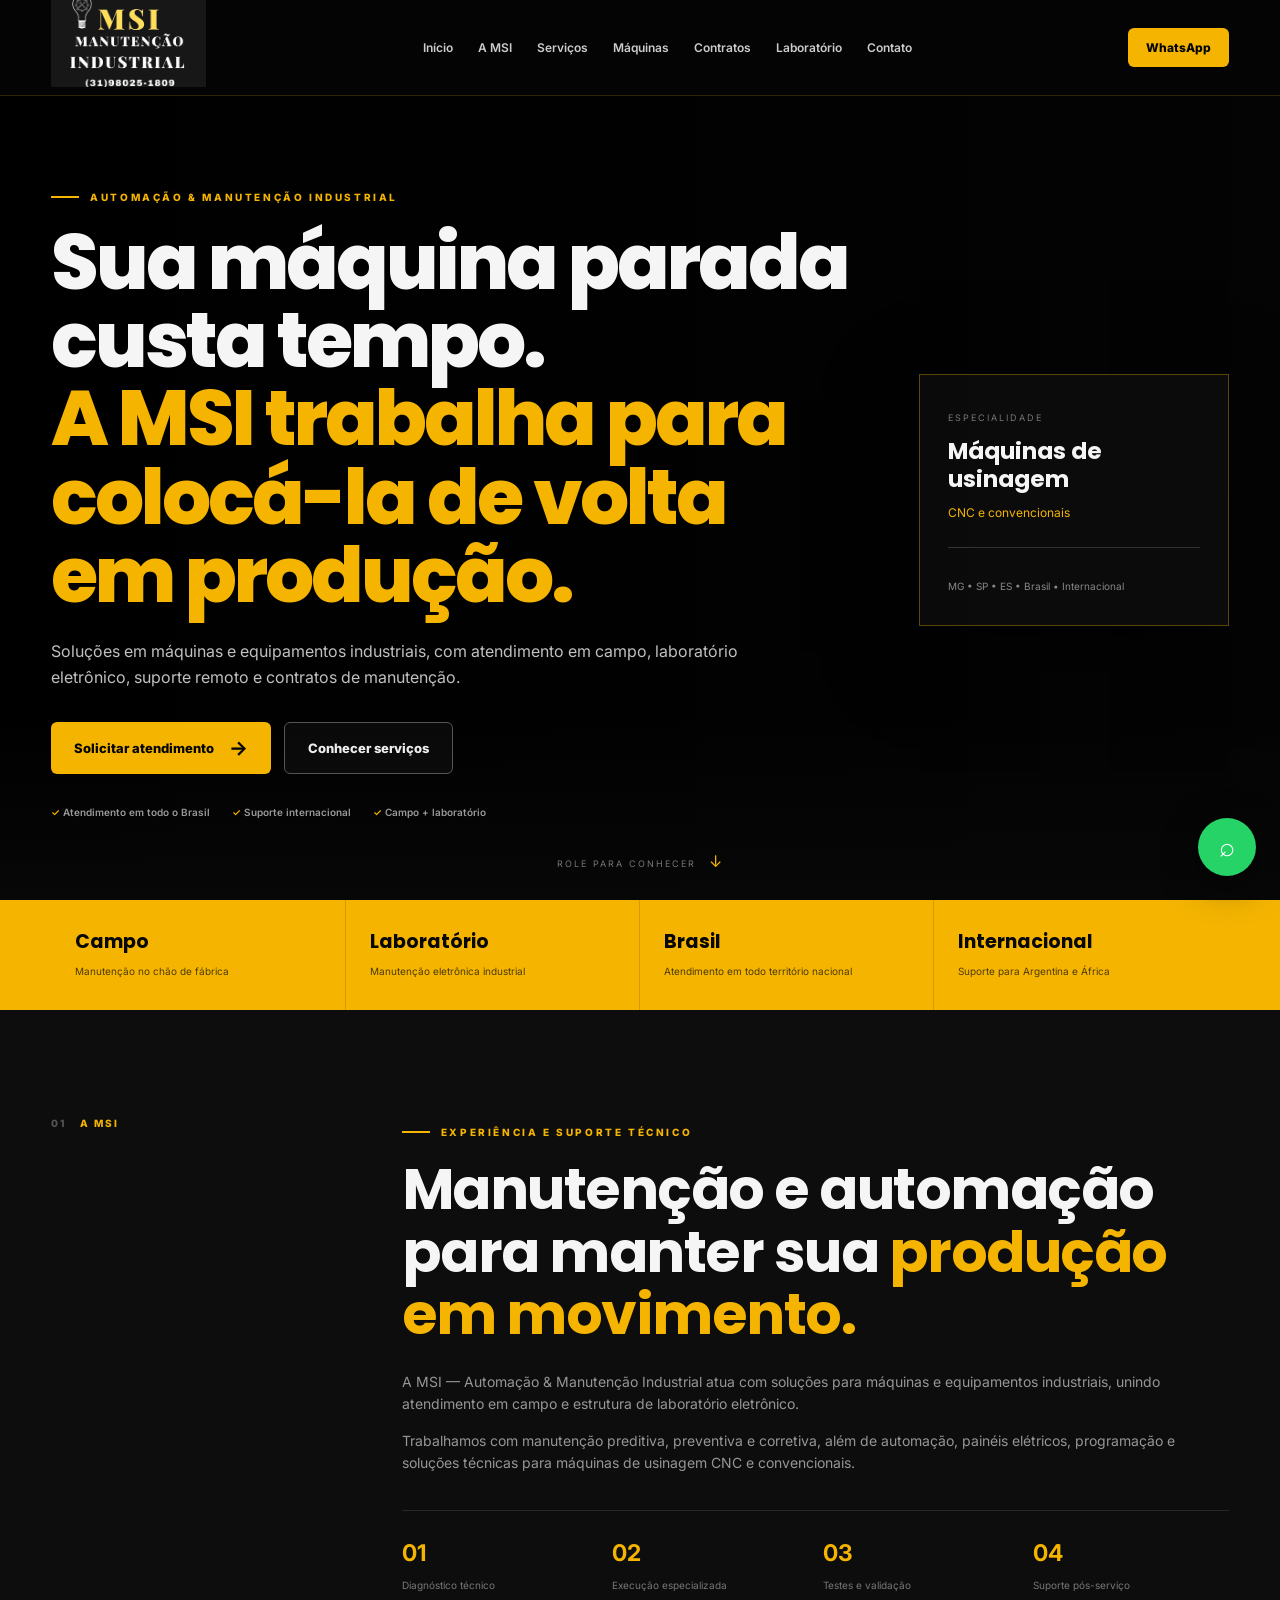
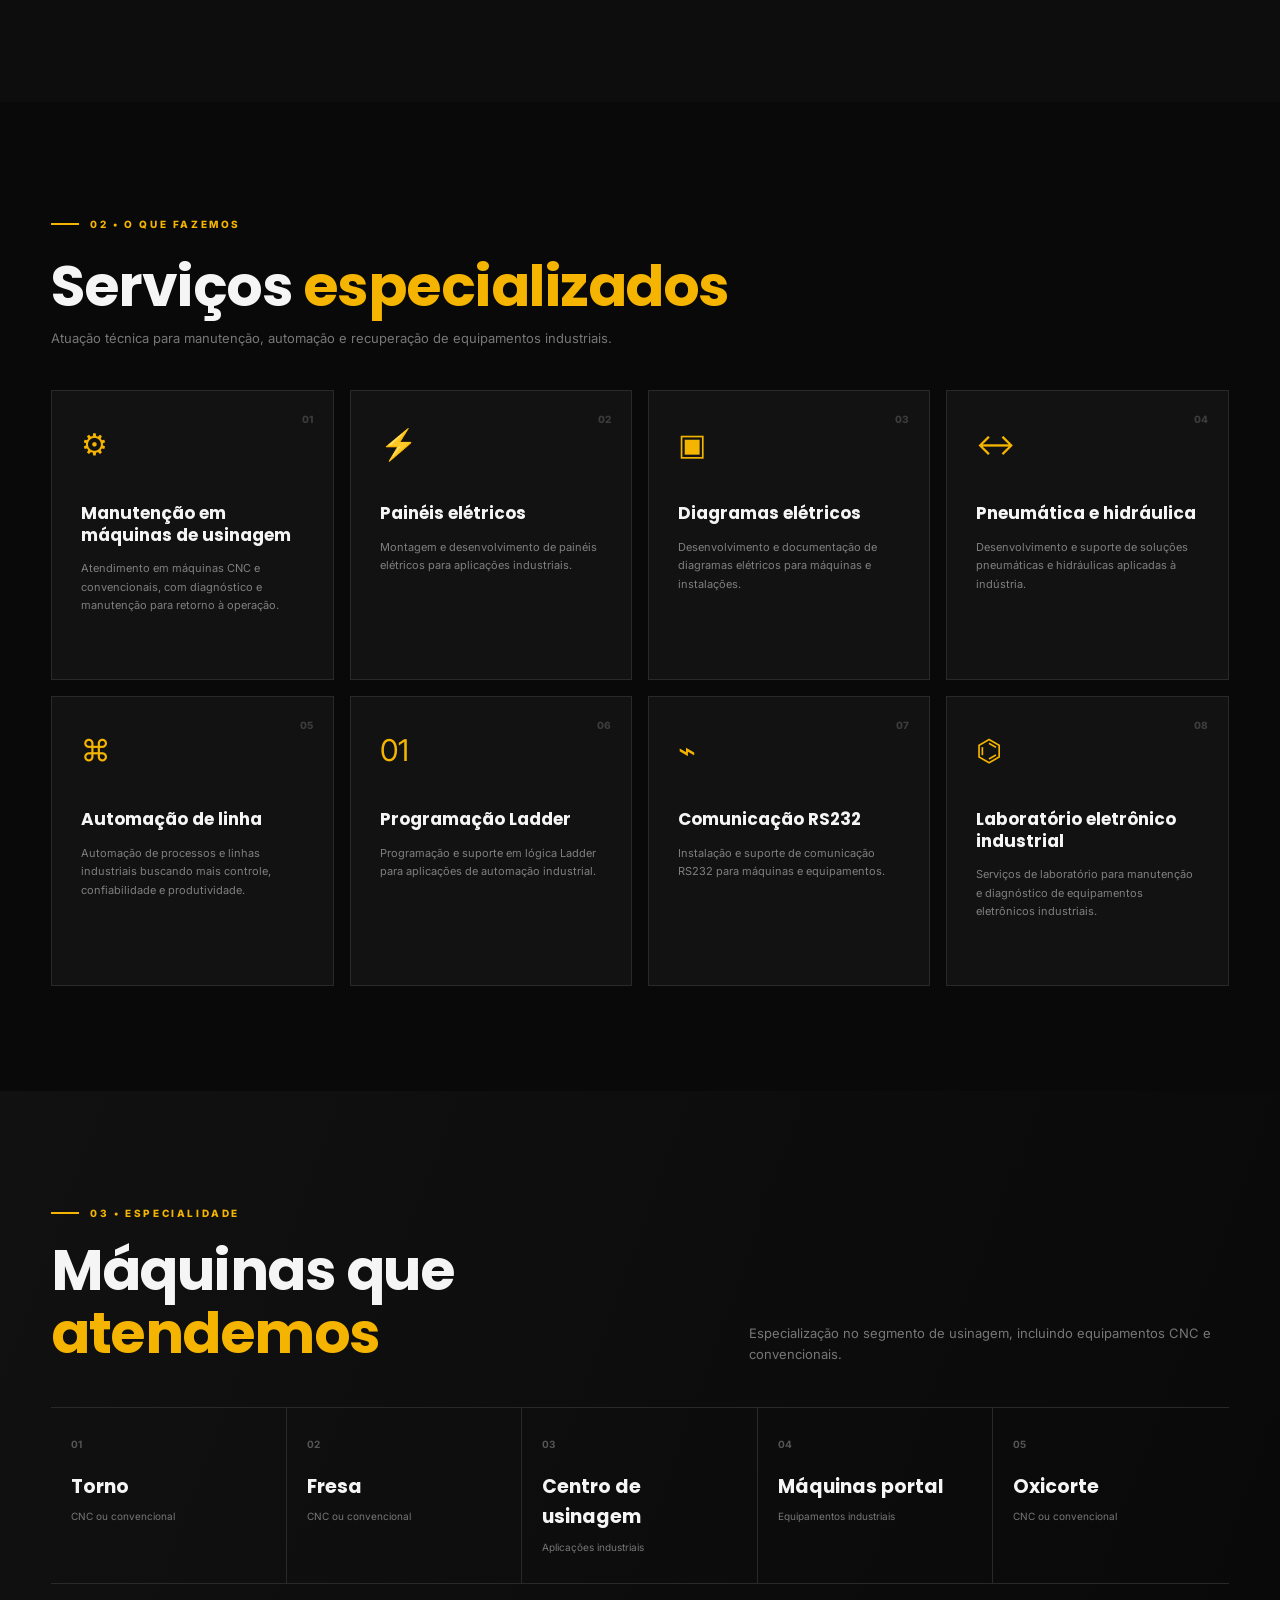
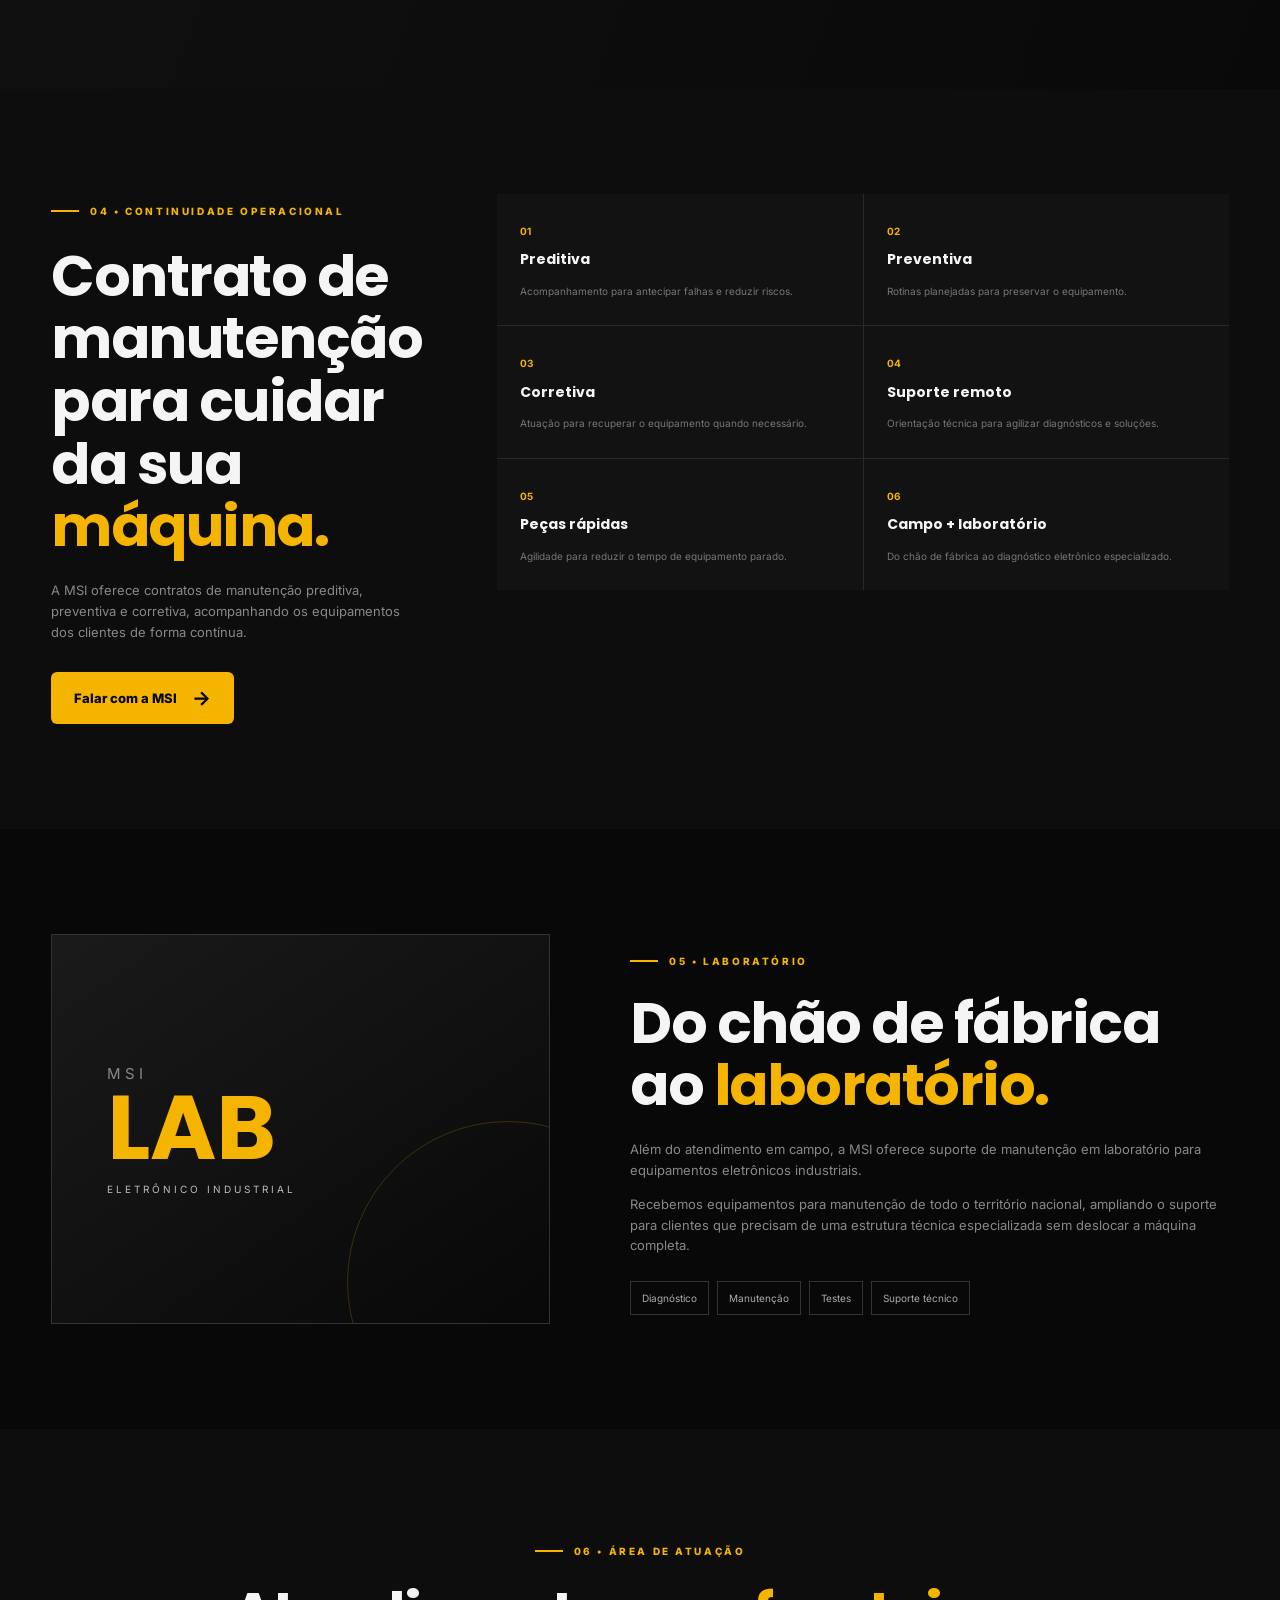
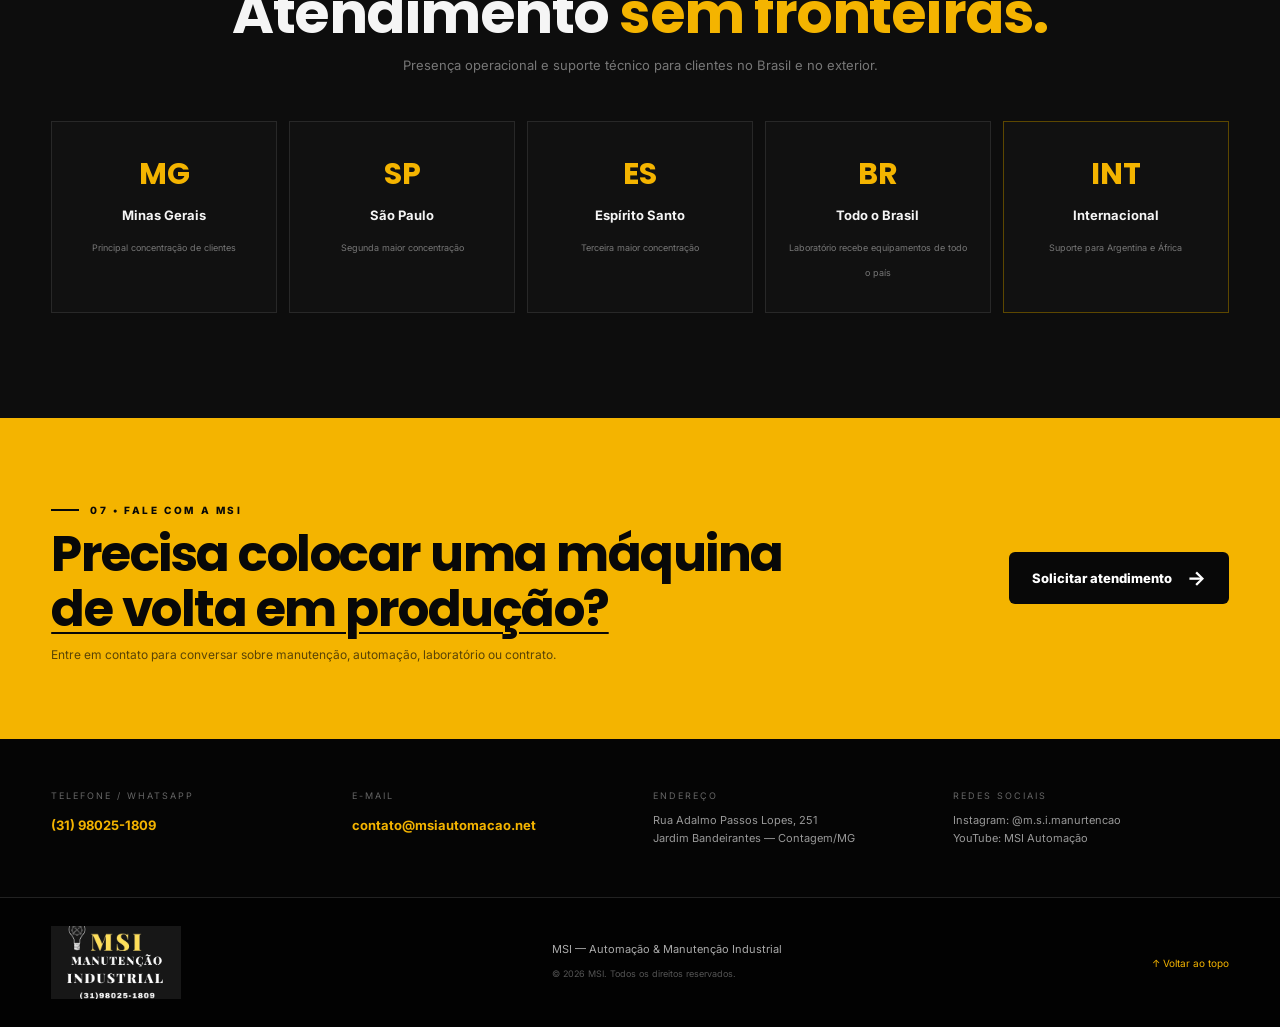
==== public/index.html @ e737c229 "Add files via upload" ====
<!DOCTYPE html>
<html lang="pt-BR">
<head>
  <meta charset="UTF-8">
  <meta name="viewport" content="width=device-width, initial-scale=1.0">
  <meta name="description" content="MSI Automação e Manutenção Industrial — manutenção de máquinas de usinagem, automação, painéis elétricos, laboratório eletrônico industrial e contratos de manutenção.">
  <title>MSI | Automação & Manutenção Industrial</title>

  <link rel="preconnect" href="https://fonts.googleapis.com">
  <link rel="preconnect" href="https://fonts.gstatic.com" crossorigin>
  <link href="https://fonts.googleapis.com/css2?family=Inter:wght@400;500;600;700;800&family=Poppins:wght@400;500;600;700;800&display=swap" rel="stylesheet">
  <link rel="stylesheet" href="style.css">
</head>

<body>
  <header class="header">
    <div class="container header-inner">
      <a href="#inicio" class="brand">
        <img src="logo-msi.webp" alt="MSI Automação Manutenção Industrial">
      </a>

      <button class="menu-toggle" aria-label="Abrir menu" aria-expanded="false">☰</button>

      <nav class="nav" id="mainNav">
        <a href="#inicio">Início</a>
        <a href="#sobre">A MSI</a>
        <a href="#servicos">Serviços</a>
        <a href="#maquinas">Máquinas</a>
        <a href="#contratos">Contratos</a>
        <a href="#laboratorio">Laboratório</a>
        <a href="#contato">Contato</a>
      </nav>

      <a class="header-cta" href="https://wa.me/5531980251809" target="_blank" rel="noopener">
        WhatsApp
      </a>
    </div>
  </header>

  <main>
    <section class="hero" id="inicio">
      <div class="hero-bg"></div>
      <div class="container hero-content">
        <div class="hero-copy">
          <span class="eyebrow">AUTOMAÇÃO & MANUTENÇÃO INDUSTRIAL</span>
          <h1>Sua máquina parada custa tempo.<br><span>A MSI trabalha para colocá-la de volta em produção.</span></h1>
          <p>
            Soluções em máquinas e equipamentos industriais, com atendimento em campo,
            laboratório eletrônico, suporte remoto e contratos de manutenção.
          </p>

          <div class="hero-actions">
            <a class="btn btn-primary" href="https://wa.me/5531980251809" target="_blank" rel="noopener">
              Solicitar atendimento <b>→</b>
            </a>
            <a class="btn btn-outline" href="#servicos">Conhecer serviços</a>
          </div>

          <div class="hero-points">
            <span>✓ Atendimento em todo o Brasil</span>
            <span>✓ Suporte internacional</span>
            <span>✓ Campo + laboratório</span>
          </div>
        </div>

        <div class="hero-card">
          <small>ESPECIALIDADE</small>
          <strong>Máquinas de usinagem</strong>
          <p>CNC e convencionais</p>
          <div class="hero-card-line"></div>
          <span>MG • SP • ES • Brasil • Internacional</span>
        </div>
      </div>
      <div class="scroll-hint">ROLE PARA CONHECER <span>↓</span></div>
    </section>

    <section class="stats">
      <div class="container stats-grid">
        <div><strong>Campo</strong><span>Manutenção no chão de fábrica</span></div>
        <div><strong>Laboratório</strong><span>Manutenção eletrônica industrial</span></div>
        <div><strong>Brasil</strong><span>Atendimento em todo território nacional</span></div>
        <div><strong>Internacional</strong><span>Suporte para Argentina e África</span></div>
      </div>
    </section>

    <section class="section about" id="sobre">
      <div class="container two-col">
        <div class="section-marker"><span>01</span> A MSI</div>
        <div>
          <span class="eyebrow">EXPERIÊNCIA E SUPORTE TÉCNICO</span>
          <h2>Manutenção e automação para manter sua <span>produção em movimento.</span></h2>
          <p>
            A MSI — Automação & Manutenção Industrial atua com soluções para máquinas
            e equipamentos industriais, unindo atendimento em campo e estrutura de
            laboratório eletrônico.
          </p>
          <p>
            Trabalhamos com manutenção preditiva, preventiva e corretiva, além de
            automação, painéis elétricos, programação e soluções técnicas para máquinas
            de usinagem CNC e convencionais.
          </p>

          <div class="mini-grid">
            <div><b>01</b><span>Diagnóstico técnico</span></div>
            <div><b>02</b><span>Execução especializada</span></div>
            <div><b>03</b><span>Testes e validação</span></div>
            <div><b>04</b><span>Suporte pós-serviço</span></div>
          </div>
        </div>
      </div>
    </section>

    <section class="section services" id="servicos">
      <div class="container">
        <div class="section-heading">
          <span class="eyebrow">02 • O QUE FAZEMOS</span>
          <h2>Serviços <span>especializados</span></h2>
          <p>Atuação técnica para manutenção, automação e recuperação de equipamentos industriais.</p>
        </div>

        <div class="cards">
          <article class="card"><i>⚙</i><span class="card-no">01</span><h3>Manutenção em máquinas de usinagem</h3><p>Atendimento em máquinas CNC e convencionais, com diagnóstico e manutenção para retorno à operação.</p></article>
          <article class="card"><i>⚡</i><span class="card-no">02</span><h3>Painéis elétricos</h3><p>Montagem e desenvolvimento de painéis elétricos para aplicações industriais.</p></article>
          <article class="card"><i>▣</i><span class="card-no">03</span><h3>Diagramas elétricos</h3><p>Desenvolvimento e documentação de diagramas elétricos para máquinas e instalações.</p></article>
          <article class="card"><i>↔</i><span class="card-no">04</span><h3>Pneumática e hidráulica</h3><p>Desenvolvimento e suporte de soluções pneumáticas e hidráulicas aplicadas à indústria.</p></article>
          <article class="card"><i>⌘</i><span class="card-no">05</span><h3>Automação de linha</h3><p>Automação de processos e linhas industriais buscando mais controle, confiabilidade e produtividade.</p></article>
          <article class="card"><i>01</i><span class="card-no">06</span><h3>Programação Ladder</h3><p>Programação e suporte em lógica Ladder para aplicações de automação industrial.</p></article>
          <article class="card"><i>⌁</i><span class="card-no">07</span><h3>Comunicação RS232</h3><p>Instalação e suporte de comunicação RS232 para máquinas e equipamentos.</p></article>
          <article class="card"><i>⌬</i><span class="card-no">08</span><h3>Laboratório eletrônico industrial</h3><p>Serviços de laboratório para manutenção e diagnóstico de equipamentos eletrônicos industriais.</p></article>
        </div>
      </div>
    </section>

    <section class="section machines" id="maquinas">
      <div class="container">
        <div class="machine-header">
          <div>
            <span class="eyebrow">03 • ESPECIALIDADE</span>
            <h2>Máquinas que <span>atendemos</span></h2>
          </div>
          <p>Especialização no segmento de usinagem, incluindo equipamentos CNC e convencionais.</p>
        </div>

        <div class="machine-list">
          <div><b>01</b><strong>Torno</strong><span>CNC ou convencional</span></div>
          <div><b>02</b><strong>Fresa</strong><span>CNC ou convencional</span></div>
          <div><b>03</b><strong>Centro de usinagem</strong><span>Aplicações industriais</span></div>
          <div><b>04</b><strong>Máquinas portal</strong><span>Equipamentos industriais</span></div>
          <div><b>05</b><strong>Oxicorte</strong><span>CNC ou convencional</span></div>
        </div>
      </div>
    </section>

    <section class="section contracts" id="contratos">
      <div class="container two-col contract-grid">
        <div>
          <span class="eyebrow">04 • CONTINUIDADE OPERACIONAL</span>
          <h2>Contrato de manutenção para cuidar da sua <span>máquina.</span></h2>
          <p>
            A MSI oferece contratos de manutenção preditiva, preventiva e corretiva,
            acompanhando os equipamentos dos clientes de forma contínua.
          </p>
          <a class="btn btn-primary" href="https://wa.me/5531980251809" target="_blank" rel="noopener">Falar com a MSI <b>→</b></a>
        </div>

        <div class="contract-features">
          <div><b>01</b><strong>Preditiva</strong><span>Acompanhamento para antecipar falhas e reduzir riscos.</span></div>
          <div><b>02</b><strong>Preventiva</strong><span>Rotinas planejadas para preservar o equipamento.</span></div>
          <div><b>03</b><strong>Corretiva</strong><span>Atuação para recuperar o equipamento quando necessário.</span></div>
          <div><b>04</b><strong>Suporte remoto</strong><span>Orientação técnica para agilizar diagnósticos e soluções.</span></div>
          <div><b>05</b><strong>Peças rápidas</strong><span>Agilidade para reduzir o tempo de equipamento parado.</span></div>
          <div><b>06</b><strong>Campo + laboratório</strong><span>Do chão de fábrica ao diagnóstico eletrônico especializado.</span></div>
        </div>
      </div>
    </section>

    <section class="section lab" id="laboratorio">
      <div class="container lab-grid">
        <div class="lab-panel">
          <span>MSI</span>
          <strong>LAB</strong>
          <small>ELETRÔNICO INDUSTRIAL</small>
        </div>
        <div>
          <span class="eyebrow">05 • LABORATÓRIO</span>
          <h2>Do chão de fábrica ao <span>laboratório.</span></h2>
          <p>
            Além do atendimento em campo, a MSI oferece suporte de manutenção em
            laboratório para equipamentos eletrônicos industriais.
          </p>
          <p>
            Recebemos equipamentos para manutenção de todo o território nacional,
            ampliando o suporte para clientes que precisam de uma estrutura técnica
            especializada sem deslocar a máquina completa.
          </p>
          <div class="lab-tags">
            <span>Diagnóstico</span><span>Manutenção</span><span>Testes</span><span>Suporte técnico</span>
          </div>
        </div>
      </div>
    </section>

    <section class="section coverage">
      <div class="container">
        <div class="section-heading centered">
          <span class="eyebrow">06 • ÁREA DE ATUAÇÃO</span>
          <h2>Atendimento <span>sem fronteiras.</span></h2>
          <p>Presença operacional e suporte técnico para clientes no Brasil e no exterior.</p>
        </div>

        <div class="coverage-grid">
          <div class="coverage-card"><b>MG</b><strong>Minas Gerais</strong><span>Principal concentração de clientes</span></div>
          <div class="coverage-card"><b>SP</b><strong>São Paulo</strong><span>Segunda maior concentração</span></div>
          <div class="coverage-card"><b>ES</b><strong>Espírito Santo</strong><span>Terceira maior concentração</span></div>
          <div class="coverage-card"><b>BR</b><strong>Todo o Brasil</strong><span>Laboratório recebe equipamentos de todo o país</span></div>
          <div class="coverage-card international"><b>INT</b><strong>Internacional</strong><span>Suporte para Argentina e África</span></div>
        </div>
      </div>
    </section>

    <section class="cta" id="contato">
      <div class="container cta-inner">
        <div>
          <span class="eyebrow">07 • FALE COM A MSI</span>
          <h2>Precisa colocar uma máquina <span>de volta em produção?</span></h2>
          <p>Entre em contato para conversar sobre manutenção, automação, laboratório ou contrato.</p>
        </div>
        <a class="btn btn-primary btn-large" href="https://wa.me/5531980251809" target="_blank" rel="noopener">Solicitar atendimento <b>→</b></a>
      </div>
    </section>

    <section class="contact-info">
      <div class="container contact-grid">
        <div><span>TELEFONE / WHATSAPP</span><a href="tel:+5531980251809">(31) 98025-1809</a></div>
        <div><span>E-MAIL</span><a href="mailto:contato@msiautomacao.net">contato@msiautomacao.net</a></div>
        <div><span>ENDEREÇO</span><p>Rua Adalmo Passos Lopes, 251<br>Jardim Bandeirantes — Contagem/MG</p></div>
        <div><span>REDES SOCIAIS</span><p>Instagram: @m.s.i.manurtencao<br>YouTube: MSI Automação</p></div>
      </div>
    </section>
  </main>

  <footer>
    <div class="container footer-inner">
      <img src="logo-msi.webp" alt="MSI">
      <div>
        <p>MSI — Automação & Manutenção Industrial</p>
        <small>© 2026 MSI. Todos os direitos reservados.</small>
      </div>
      <a href="#inicio">↑ Voltar ao topo</a>
    </div>
  </footer>

  <a class="whatsapp-float" href="https://wa.me/5531980251809" target="_blank" rel="noopener" aria-label="Falar no WhatsApp">⌕</a>

  <script src="script.js"></script>
</body>
</html>
---- public/style.css ----
:root{
  --yellow:#f4b400;
  --yellow2:#ffc928;
  --black:#070707;
  --dark:#0d0d0d;
  --dark2:#121212;
  --dark3:#191919;
  --line:#292929;
  --text:#f5f5f5;
  --muted:#969696;
  --max:1200px;
}
*{margin:0;padding:0;box-sizing:border-box}
html{scroll-behavior:smooth}
body{font-family:Inter,Arial,sans-serif;background:var(--black);color:var(--text);line-height:1.6}
a{text-decoration:none;color:inherit}
button{font:inherit}
.container{width:min(92%,var(--max));margin:auto}
.header{position:fixed;top:0;left:0;right:0;z-index:1000;background:rgba(5,5,5,.86);backdrop-filter:blur(14px);border-bottom:1px solid rgba(244,180,0,.18)}
.header-inner{min-height:82px;display:flex;align-items:center;gap:28px}
.brand{width:155px;display:block}
.brand img{width:100%;height:auto;object-fit:contain}
.nav{display:flex;align-items:center;justify-content:center;gap:25px;flex:1}
.nav a{font-size:12px;font-weight:600;color:#ccc;position:relative;transition:.25s}
.nav a:after{content:"";position:absolute;left:0;bottom:-8px;width:0;height:2px;background:var(--yellow);transition:.25s}
.nav a:hover{color:var(--yellow)}
.nav a:hover:after{width:100%}
.header-cta,.btn-primary{background:var(--yellow);color:#050505;font-weight:800}
.header-cta{padding:10px 18px;border-radius:6px;font-size:12px;transition:.25s}
.header-cta:hover,.btn-primary:hover{background:var(--yellow2);transform:translateY(-2px)}
.menu-toggle{display:none;background:none;border:0;color:white;font-size:25px;cursor:pointer}

.hero{min-height:100vh;position:relative;display:flex;align-items:center;overflow:hidden}
.hero-bg{position:absolute;inset:0;background:linear-gradient(90deg,rgba(0,0,0,.97) 0%,rgba(0,0,0,.83) 48%,rgba(0,0,0,.48)),url("https://images.unsplash.com/photo-1565043589221-1a6fd9ae45c7?q=80&w=2000") center/cover}
.hero:after{content:"";position:absolute;inset:auto 0 0;height:180px;background:linear-gradient(transparent,var(--black));pointer-events:none}
.hero-content{position:relative;z-index:2;padding-top:100px;display:grid;grid-template-columns:1fr 310px;align-items:center;gap:70px}
.hero-copy{max-width:820px}
.eyebrow{display:inline-flex;align-items:center;color:var(--yellow);font-size:10px;font-weight:800;letter-spacing:2.6px;margin-bottom:18px}
.eyebrow:before{content:"";width:28px;height:2px;background:var(--yellow);margin-right:11px}
.hero h1{font-family:Poppins,sans-serif;font-size:clamp(42px,6vw,78px);line-height:1.02;letter-spacing:-3px;font-weight:800;margin-bottom:25px}
.hero h1 span{color:var(--yellow)}
.hero-copy>p{max-width:690px;color:#c0c0c0;font-size:16px;margin-bottom:32px}
.hero-actions{display:flex;gap:13px;flex-wrap:wrap}
.btn{min-height:52px;padding:0 23px;border-radius:6px;display:inline-flex;align-items:center;justify-content:center;gap:15px;font-size:13px;font-weight:800;transition:.25s}
.btn b{font-size:20px}
.btn-outline{border:1px solid #555;color:#eee;background:rgba(255,255,255,.03)}
.btn-outline:hover{border-color:var(--yellow);color:var(--yellow)}
.hero-points{display:flex;gap:22px;flex-wrap:wrap;margin-top:30px;color:#999;font-size:10px;font-weight:600}
.hero-points span{white-space:nowrap}
.hero-points span::first-letter{color:var(--yellow)}
.hero-card{background:rgba(13,13,13,.78);border:1px solid rgba(244,180,0,.35);padding:28px;box-shadow:0 25px 80px #0008}
.hero-card small{color:#777;font-size:9px;letter-spacing:2px}
.hero-card strong{display:block;font-family:Poppins;font-size:23px;line-height:1.2;margin:10px 0}
.hero-card p{color:var(--yellow);font-size:12px}
.hero-card-line{height:1px;background:#333;margin:24px 0}
.hero-card>span{font-size:10px;color:#888}
.scroll-hint{position:absolute;bottom:25px;left:50%;transform:translateX(-50%);z-index:3;color:#777;font-size:9px;letter-spacing:2px}
.scroll-hint span{color:var(--yellow);font-size:16px;margin-left:8px}

.stats{background:var(--yellow);color:#080808}
.stats-grid{display:grid;grid-template-columns:repeat(4,1fr)}
.stats-grid>div{padding:27px 24px;border-right:1px solid #0002}
.stats-grid>div:last-child{border:0}
.stats strong{display:block;font-family:Poppins;font-size:19px}
.stats span{font-size:10px;opacity:.7}

.section{padding:105px 0}
.about{background:var(--dark)}
.two-col{display:grid;grid-template-columns:.5fr 1.5fr;gap:75px}
.section-marker{color:var(--yellow);font-size:10px;font-weight:800;letter-spacing:2px}
.section-marker span{color:#555;margin-right:10px}
h2{font-family:Poppins,sans-serif;font-size:clamp(34px,4.5vw,57px);line-height:1.1;letter-spacing:-1.5px}
h2 span{color:var(--yellow)}
.about h2{margin:0 0 25px}
.about p{color:var(--muted);max-width:780px;font-size:14px;margin-bottom:14px}
.mini-grid{display:grid;grid-template-columns:repeat(4,1fr);border-top:1px solid var(--line);margin-top:35px;padding-top:24px;gap:15px}
.mini-grid b{display:block;color:var(--yellow);font-size:23px}
.mini-grid span{color:#777;font-size:10px}

.services{background:#090909}
.section-heading{margin-bottom:42px}
.section-heading h2{margin:5px 0 10px}
.section-heading p,.machine-header>p{color:#777;font-size:13px;max-width:650px}
.cards{display:grid;grid-template-columns:repeat(4,1fr);gap:16px}
.card{position:relative;background:var(--dark2);border:1px solid var(--line);padding:29px;min-height:290px;transition:.3s;overflow:hidden}
.card:before{content:"";position:absolute;top:0;left:0;width:0;height:3px;background:var(--yellow);transition:.3s}
.card:hover{transform:translateY(-7px);border-color:#5c4700}
.card:hover:before{width:100%}
.card i{font-style:normal;color:var(--yellow);font-size:30px;display:block;margin-bottom:35px}
.card-no{position:absolute;top:20px;right:20px;color:#3c3c3c;font-size:10px;font-weight:800}
.card h3{font-family:Poppins;font-size:17px;line-height:1.25;margin-bottom:13px}
.card p{color:#7f7f7f;font-size:11px;line-height:1.7}

.machines{background:linear-gradient(110deg,#111 0%,#090909 100%)}
.machine-header{display:flex;justify-content:space-between;gap:60px;align-items:end;margin-bottom:42px}
.machine-list{display:grid;grid-template-columns:repeat(5,1fr);border-top:1px solid var(--line);border-bottom:1px solid var(--line)}
.machine-list>div{padding:28px 20px;border-right:1px solid var(--line)}
.machine-list>div:last-child{border:0}
.machine-list b{color:#555;font-size:10px;display:block;margin-bottom:20px}
.machine-list strong{display:block;font-family:Poppins;font-size:19px}
.machine-list span{display:block;color:#777;font-size:10px;margin-top:6px}

.contracts{background:var(--dark)}
.contract-grid{align-items:start}
.contract-grid>div:first-child h2{margin:8px 0 22px}
.contract-grid>div:first-child p{color:#888;font-size:13px;max-width:600px;margin-bottom:30px}
.contract-features{display:grid;grid-template-columns:repeat(2,1fr);gap:1px;background:var(--line)}
.contract-features>div{background:var(--dark2);padding:23px}
.contract-features b{color:var(--yellow);font-size:10px}
.contract-features strong{display:block;font-family:Poppins;margin:6px 0;font-size:14px}
.contract-features span{color:#777;font-size:10px}

.lab{background:#080808}
.lab-grid{display:grid;grid-template-columns:1fr 1.2fr;gap:80px;align-items:center}
.lab-panel{height:390px;background:linear-gradient(145deg,#1a1a1a,#080808);border:1px solid #333;display:flex;flex-direction:column;justify-content:center;padding:55px;position:relative;overflow:hidden}
.lab-panel:after{content:"";position:absolute;width:320px;height:320px;border:1px solid #f4b40033;border-radius:50%;right:-120px;bottom:-120px}
.lab-panel span{color:#888;font-size:15px;letter-spacing:4px}
.lab-panel strong{font-family:Poppins;font-size:90px;line-height:.95;color:var(--yellow)}
.lab-panel small{color:#bbb;letter-spacing:3px;font-size:10px;margin-top:10px}
.lab-grid h2{margin:5px 0 22px}
.lab-grid p{color:#888;font-size:13px;margin-bottom:13px}
.lab-tags{display:flex;flex-wrap:wrap;gap:8px;margin-top:25px}
.lab-tags span{border:1px solid #333;padding:8px 11px;color:#aaa;font-size:10px}

.coverage{background:var(--dark)}
.centered{text-align:center}
.centered .eyebrow{justify-content:center}
.centered p{margin:0 auto}
.coverage-grid{display:grid;grid-template-columns:repeat(5,1fr);gap:12px;margin-top:45px}
.coverage-card{padding:28px 20px;background:#111;border:1px solid #282828;text-align:center}
.coverage-card b{display:block;color:var(--yellow);font-family:Poppins;font-size:30px}
.coverage-card strong{display:block;font-size:13px;margin:7px 0}
.coverage-card span{color:#777;font-size:9px}
.coverage-card.international{border-color:#5c4700}

.cta{padding:75px 0;background:var(--yellow);color:#080808}
.cta-inner{display:flex;align-items:center;justify-content:space-between;gap:40px}
.cta .eyebrow{color:#080808;margin:0}
.cta .eyebrow:before{background:#080808}
.cta h2{max-width:800px;font-size:clamp(30px,4vw,50px);margin:8px 0}
.cta h2 span{color:#080808;text-decoration:underline;text-decoration-thickness:2px;text-underline-offset:6px}
.cta p{font-size:12px;opacity:.65}
.cta .btn-primary{background:#080808;color:#fff;white-space:nowrap}
.cta .btn-primary:hover{background:#222}

.contact-info{background:#050505;padding:50px 0}
.contact-grid{display:grid;grid-template-columns:repeat(4,1fr);gap:25px}
.contact-grid span{display:block;color:#666;font-size:9px;letter-spacing:2px;margin-bottom:9px}
.contact-grid a{color:var(--yellow);font-size:13px;font-weight:700}
.contact-grid p{color:#999;font-size:11px}

footer{background:#020202;border-top:1px solid #222;padding:28px 0}
.footer-inner{display:flex;align-items:center;justify-content:space-between;gap:25px}
.footer-inner img{width:130px}
.footer-inner p{font-size:11px;color:#aaa}
.footer-inner small{color:#555;font-size:9px}
.footer-inner>a{font-size:10px;color:var(--yellow)}
.whatsapp-float{position:fixed;right:24px;bottom:24px;z-index:1001;width:58px;height:58px;border-radius:50%;display:flex;align-items:center;justify-content:center;background:#25d366;color:white;font-size:27px;box-shadow:0 10px 35px #0008;transition:.25s}
.whatsapp-float:hover{transform:scale(1.08)}

@media(max-width:1050px){
  .nav{gap:16px}.nav a{font-size:10px}
  .cards{grid-template-columns:repeat(2,1fr)}
  .machine-list{grid-template-columns:repeat(3,1fr)}
  .machine-list>div:nth-child(3){border-right:0}
  .coverage-grid{grid-template-columns:repeat(3,1fr)}
}
@media(max-width:800px){
  .menu-toggle{display:block;margin-left:auto}
  .header-cta{display:none}
  .nav{display:none;position:absolute;top:82px;left:0;right:0;background:#080808;border-bottom:1px solid #333;flex-direction:column;padding:20px}
  .nav.open{display:flex}
  .hero-content{grid-template-columns:1fr}
  .hero-card{display:none}
  .stats-grid{grid-template-columns:repeat(2,1fr)}
  .stats-grid>div:nth-child(2){border-right:0}
  .two-col,.lab-grid{grid-template-columns:1fr;gap:35px}
  .mini-grid{grid-template-columns:repeat(2,1fr)}
  .machine-header{display:block}
  .machine-header>p{margin-top:15px}
  .machine-list{grid-template-columns:repeat(2,1fr)}
  .machine-list>div:nth-child(2n){border-right:0}
  .contract-features{grid-template-columns:1fr}
  .coverage-grid{grid-template-columns:repeat(2,1fr)}
  .cta-inner{display:block}
  .cta .btn{margin-top:25px}
  .contact-grid{grid-template-columns:repeat(2,1fr)}
}
@media(max-width:520px){
  .brand{width:135px}
  .hero{min-height:820px}
  .hero h1{font-size:40px;letter-spacing:-2px}
  .hero-copy>p{font-size:13px}
  .hero-points{display:block}
  .hero-points span{display:block;margin:8px 0}
  .stats-grid,.cards,.machine-list,.coverage-grid,.contact-grid{grid-template-columns:1fr}
  .stats-grid>div{border-right:0;border-bottom:1px solid #0002}
  .stats-grid>div:last-child{border-bottom:0}
  .machine-list>div{border-right:0!important;border-bottom:1px solid var(--line)}
  .machine-list>div:last-child{border-bottom:0}
  .lab-panel{height:300px;padding:35px}
  .lab-panel strong{font-size:70px}
  .section{padding:75px 0}
  .footer-inner{flex-direction:column;text-align:center}
}
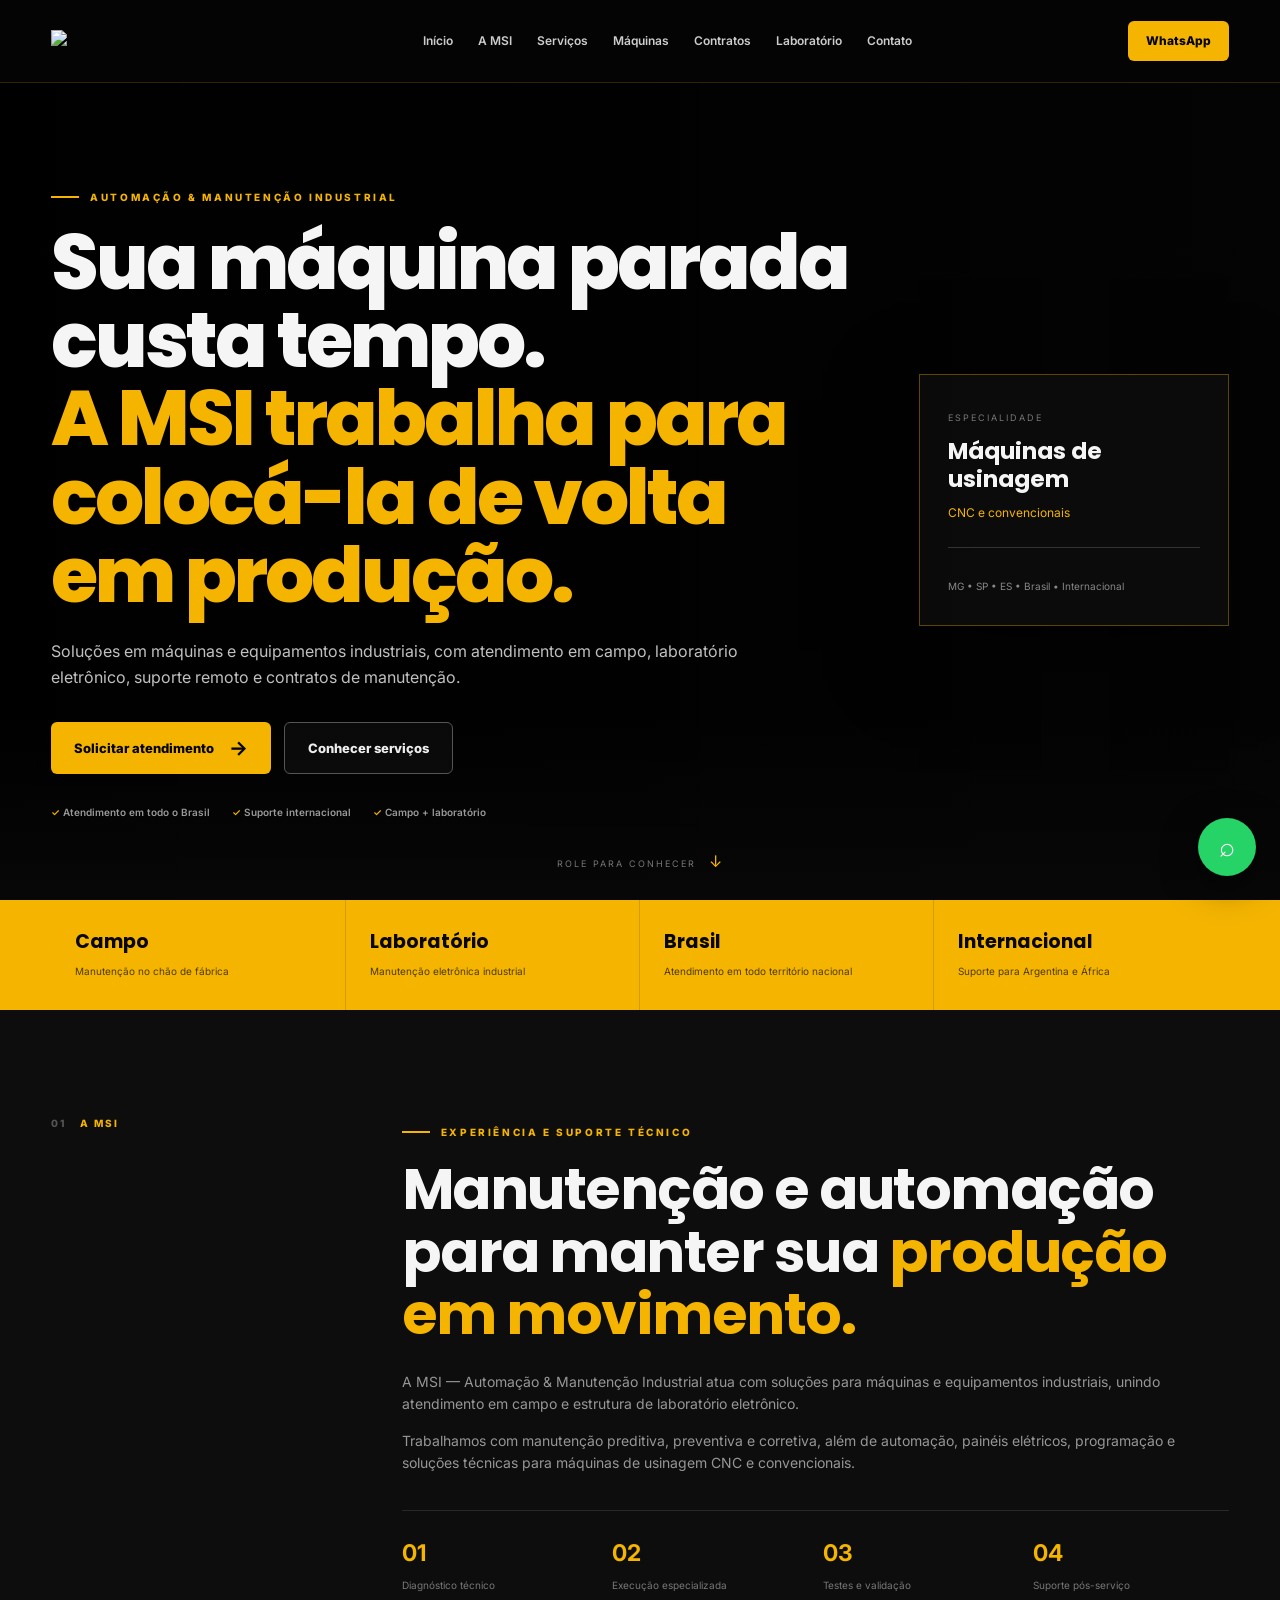
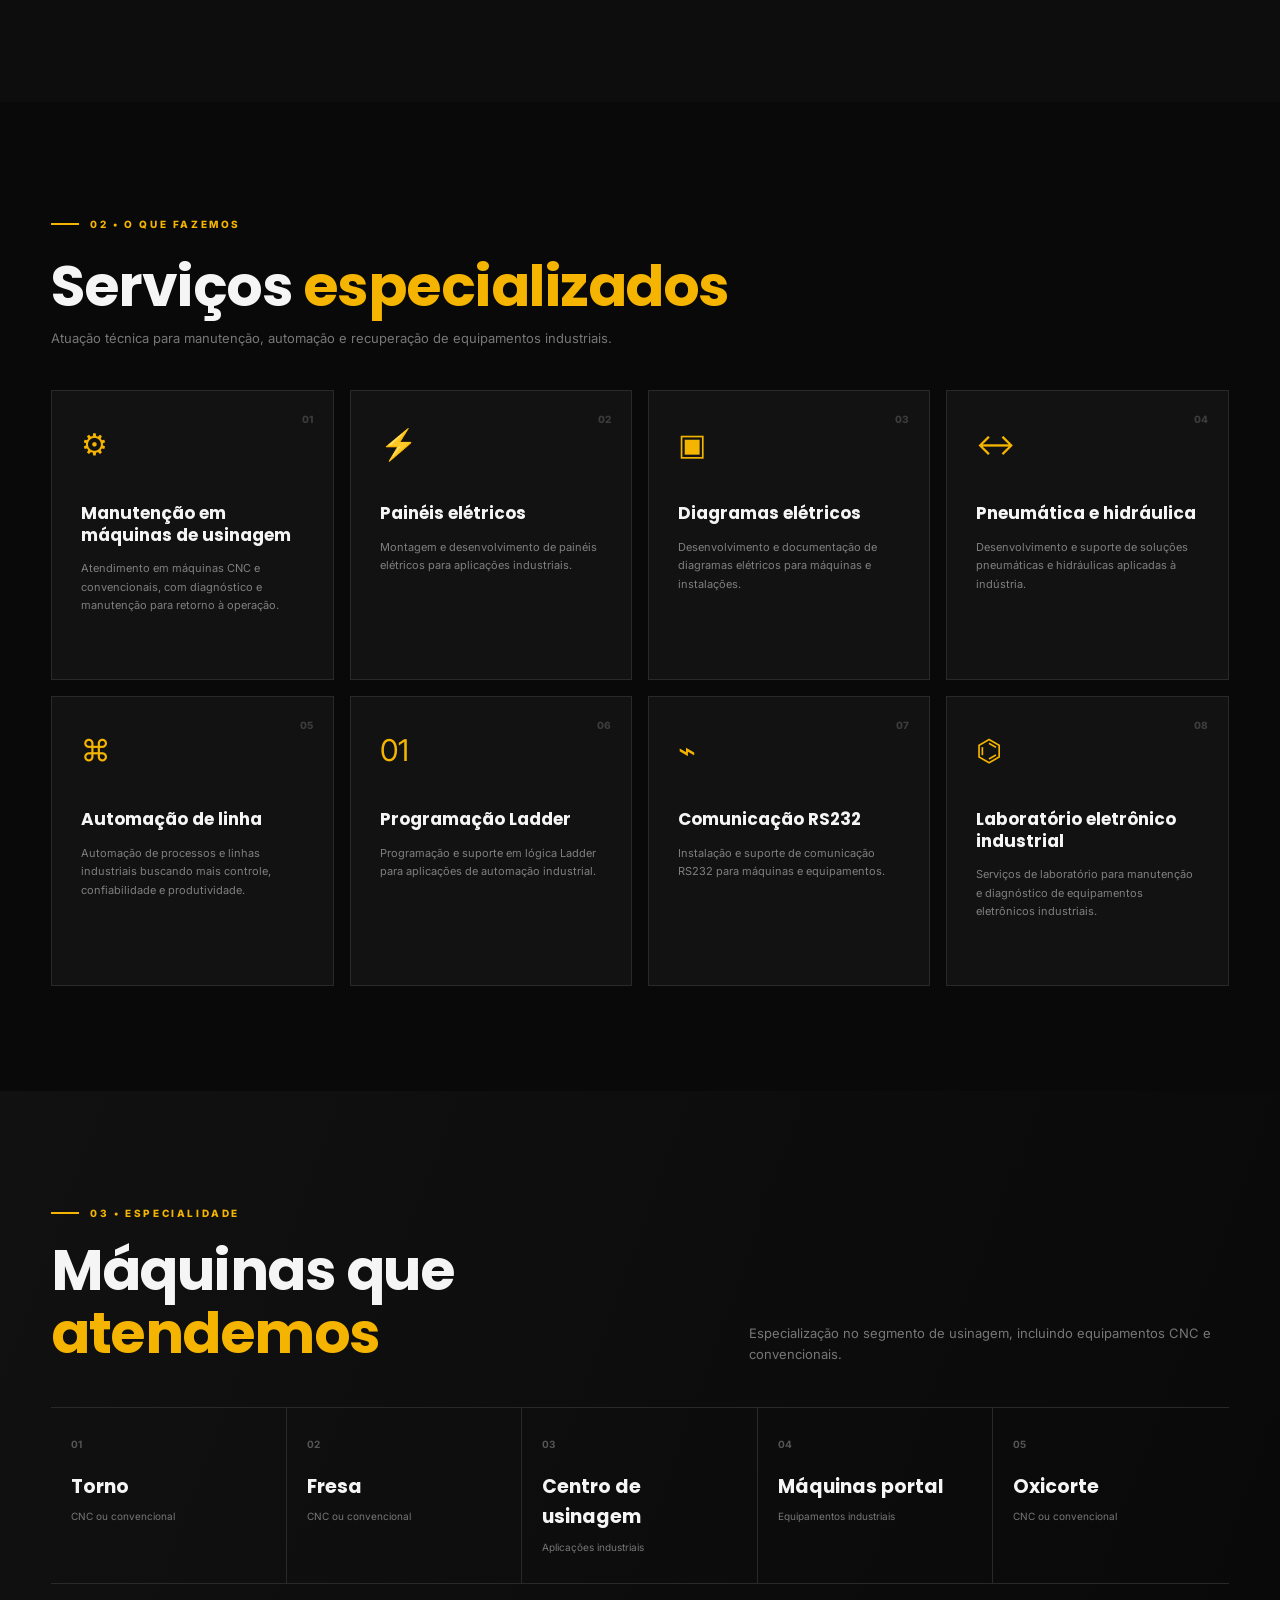
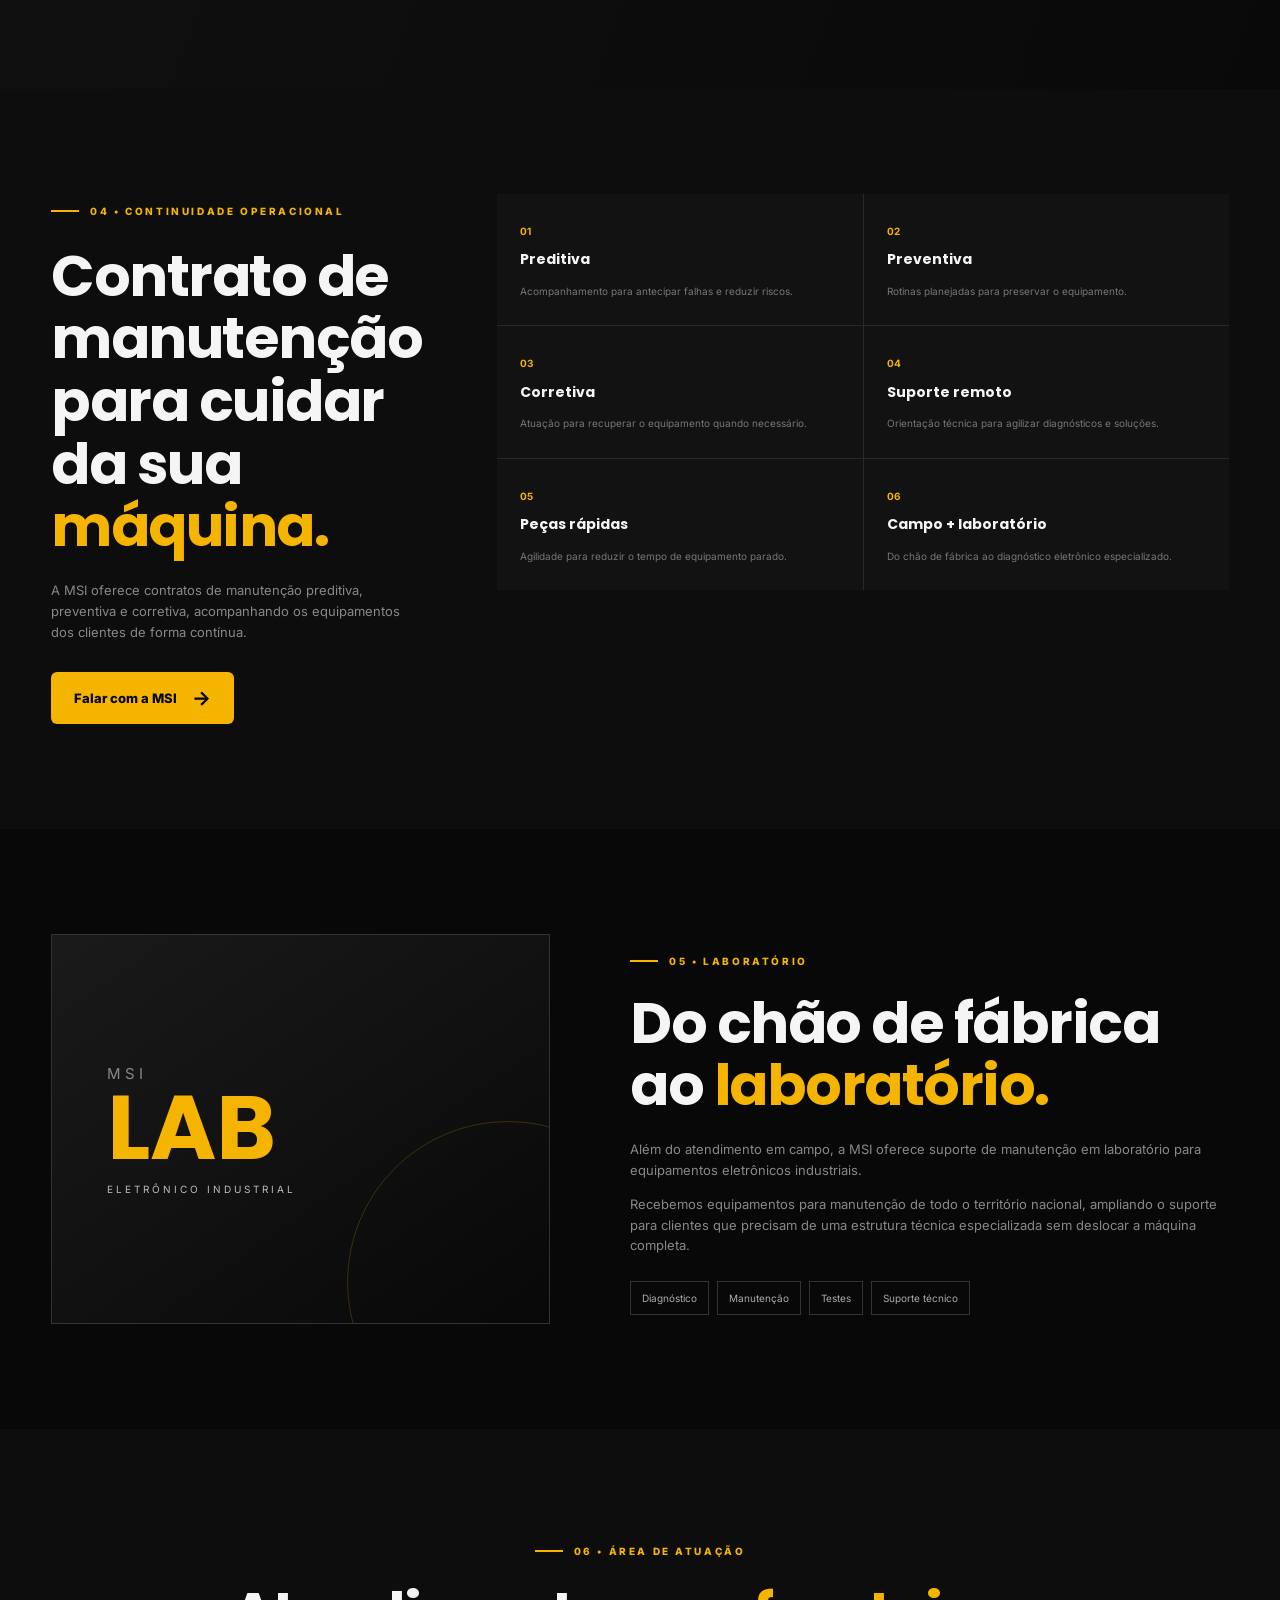
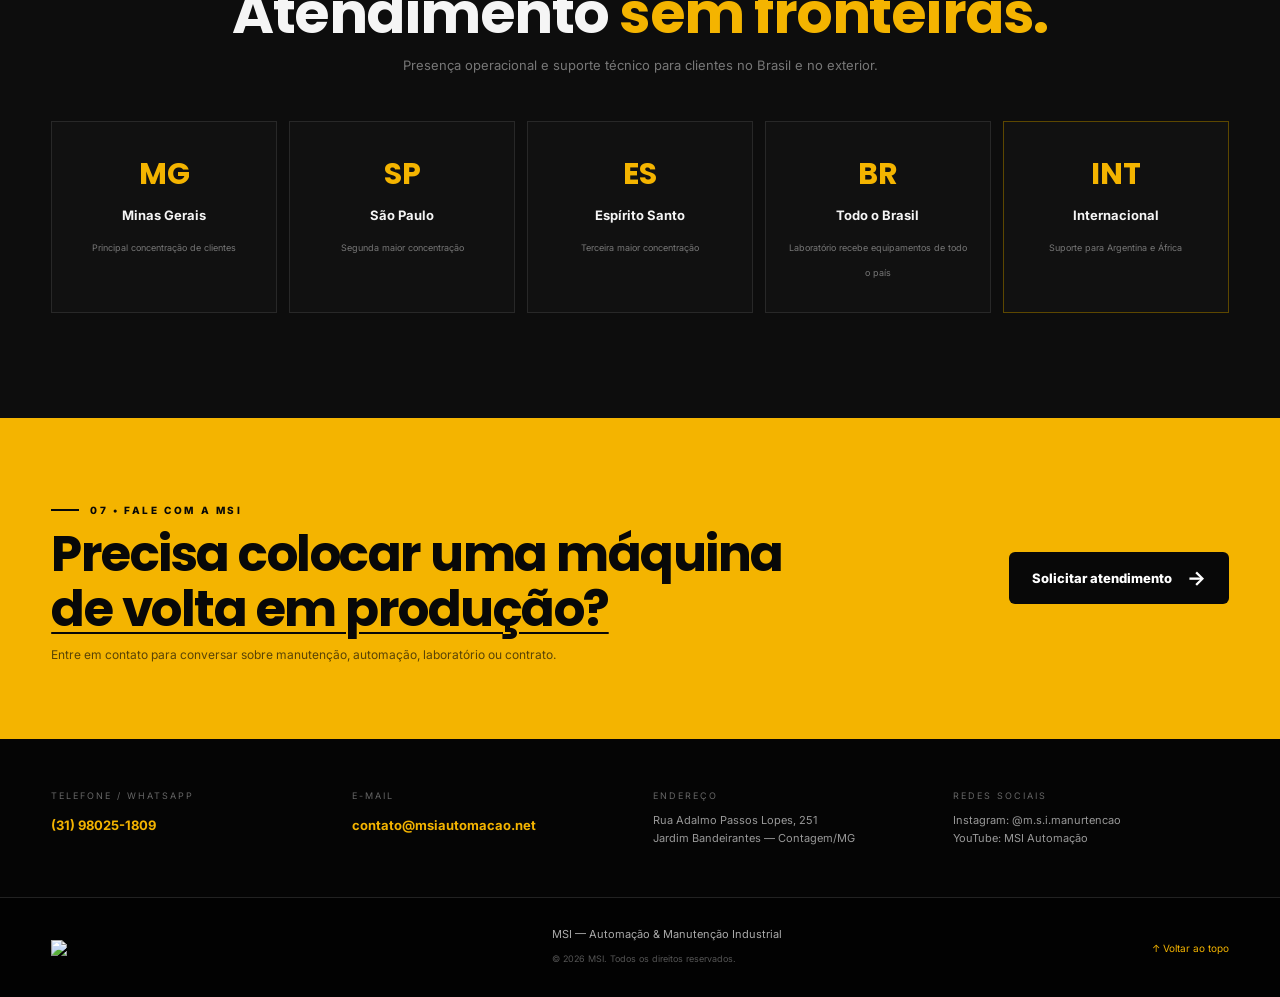
==== commit c1179c9f: "Remove alt attributes from logo images" ====
--- a/public/index.html
+++ b/public/index.html
@@ -16,7 +16,7 @@
   <header class="header">
     <div class="container header-inner">
       <a href="#inicio" class="brand">
-        <img src="logo-msi.webp" alt="MSI Automação Manutenção Industrial">
+        <img src="logo-msi.webp">
       </a>
 
       <button class="menu-toggle" aria-label="Abrir menu" aria-expanded="false">☰</button>
@@ -241,7 +241,7 @@
 
   <footer>
     <div class="container footer-inner">
-      <img src="logo-msi.webp" alt="MSI">
+      <img src="logo-msi.webp">
       <div>
         <p>MSI — Automação & Manutenção Industrial</p>
         <small>© 2026 MSI. Todos os direitos reservados.</small>
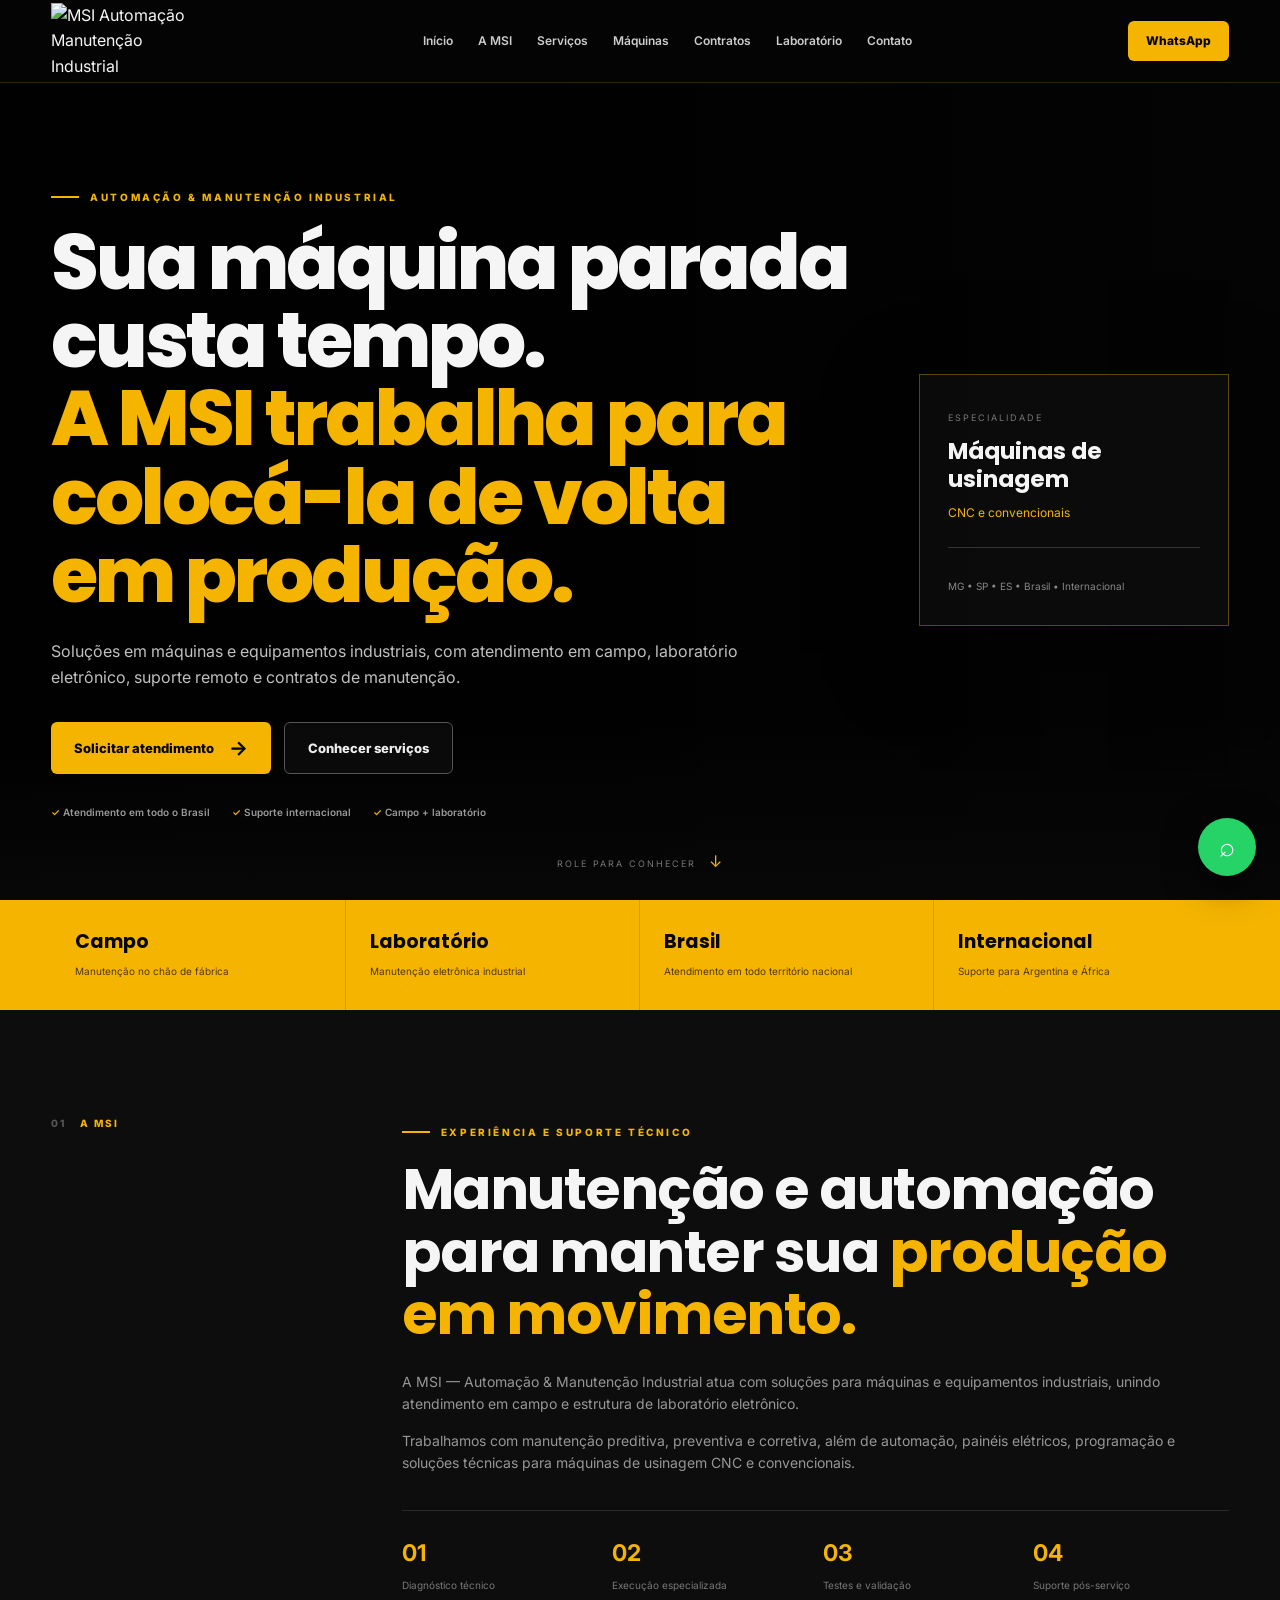
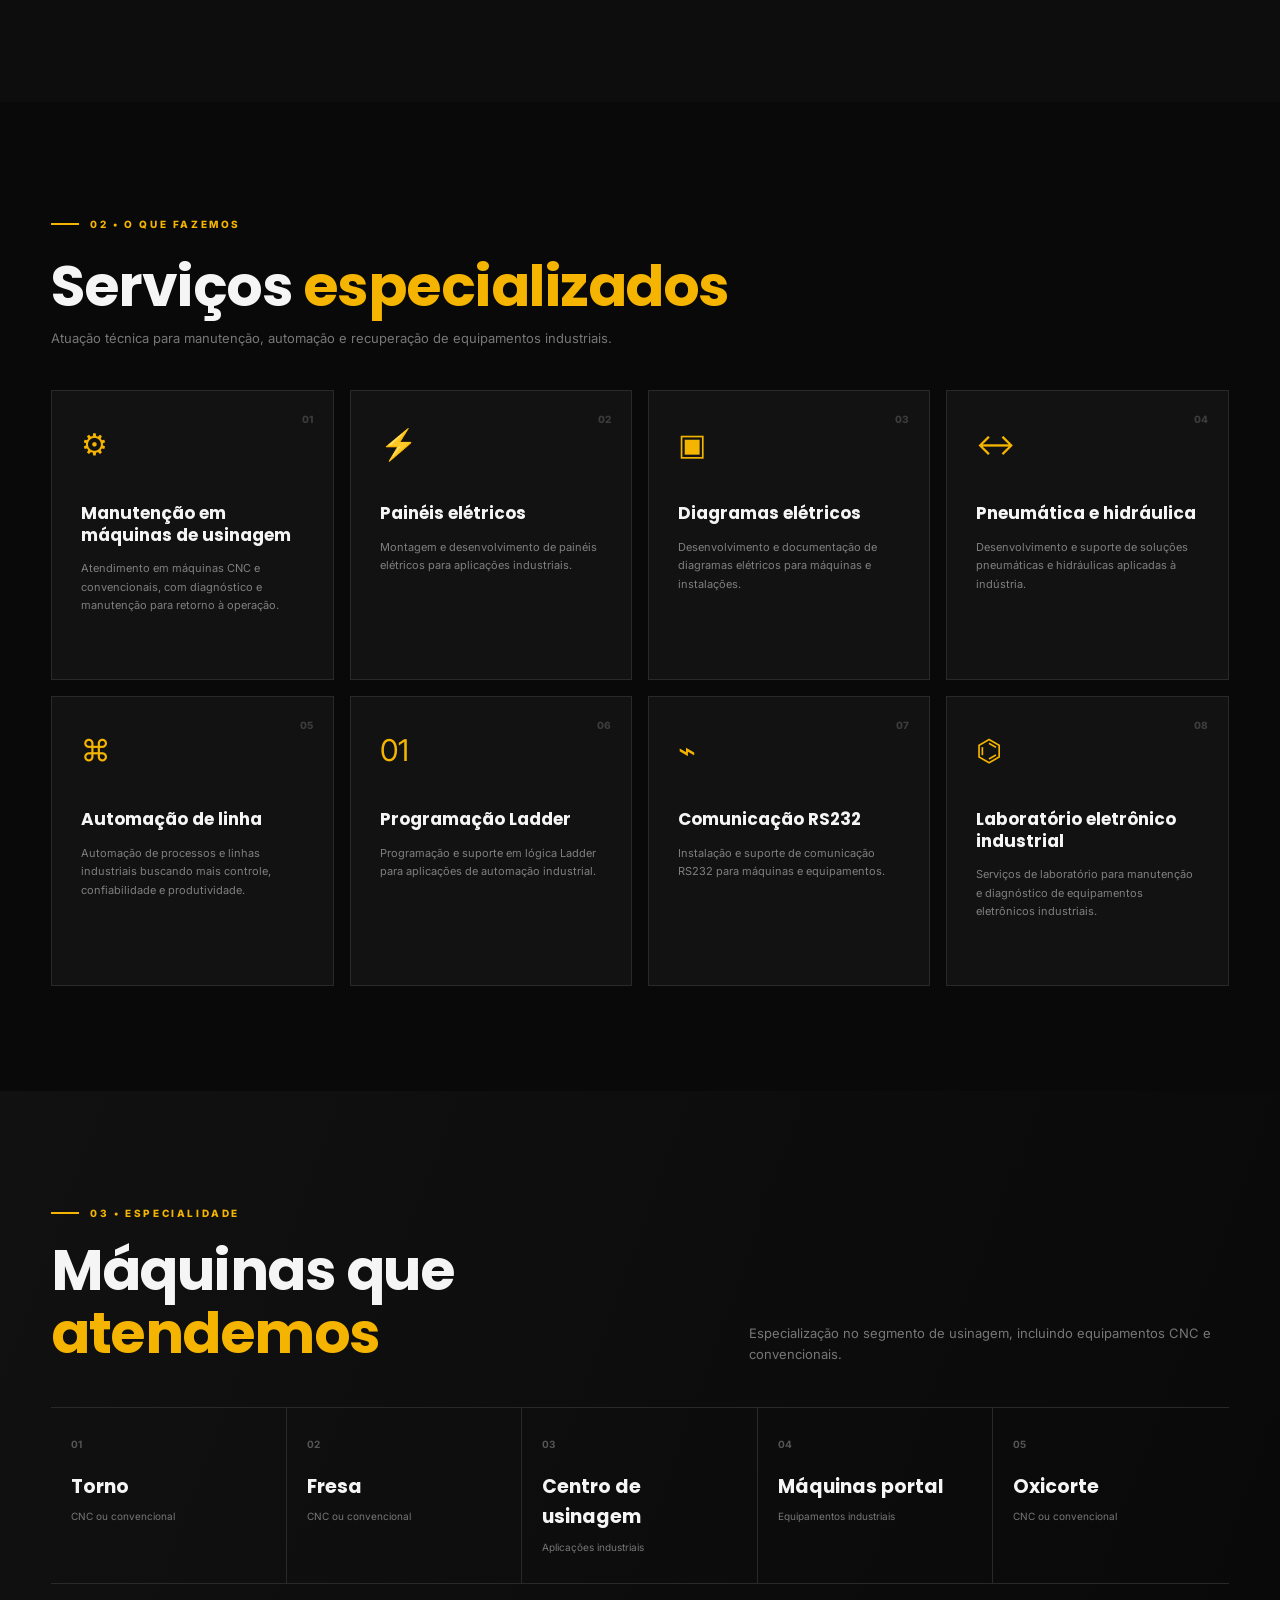
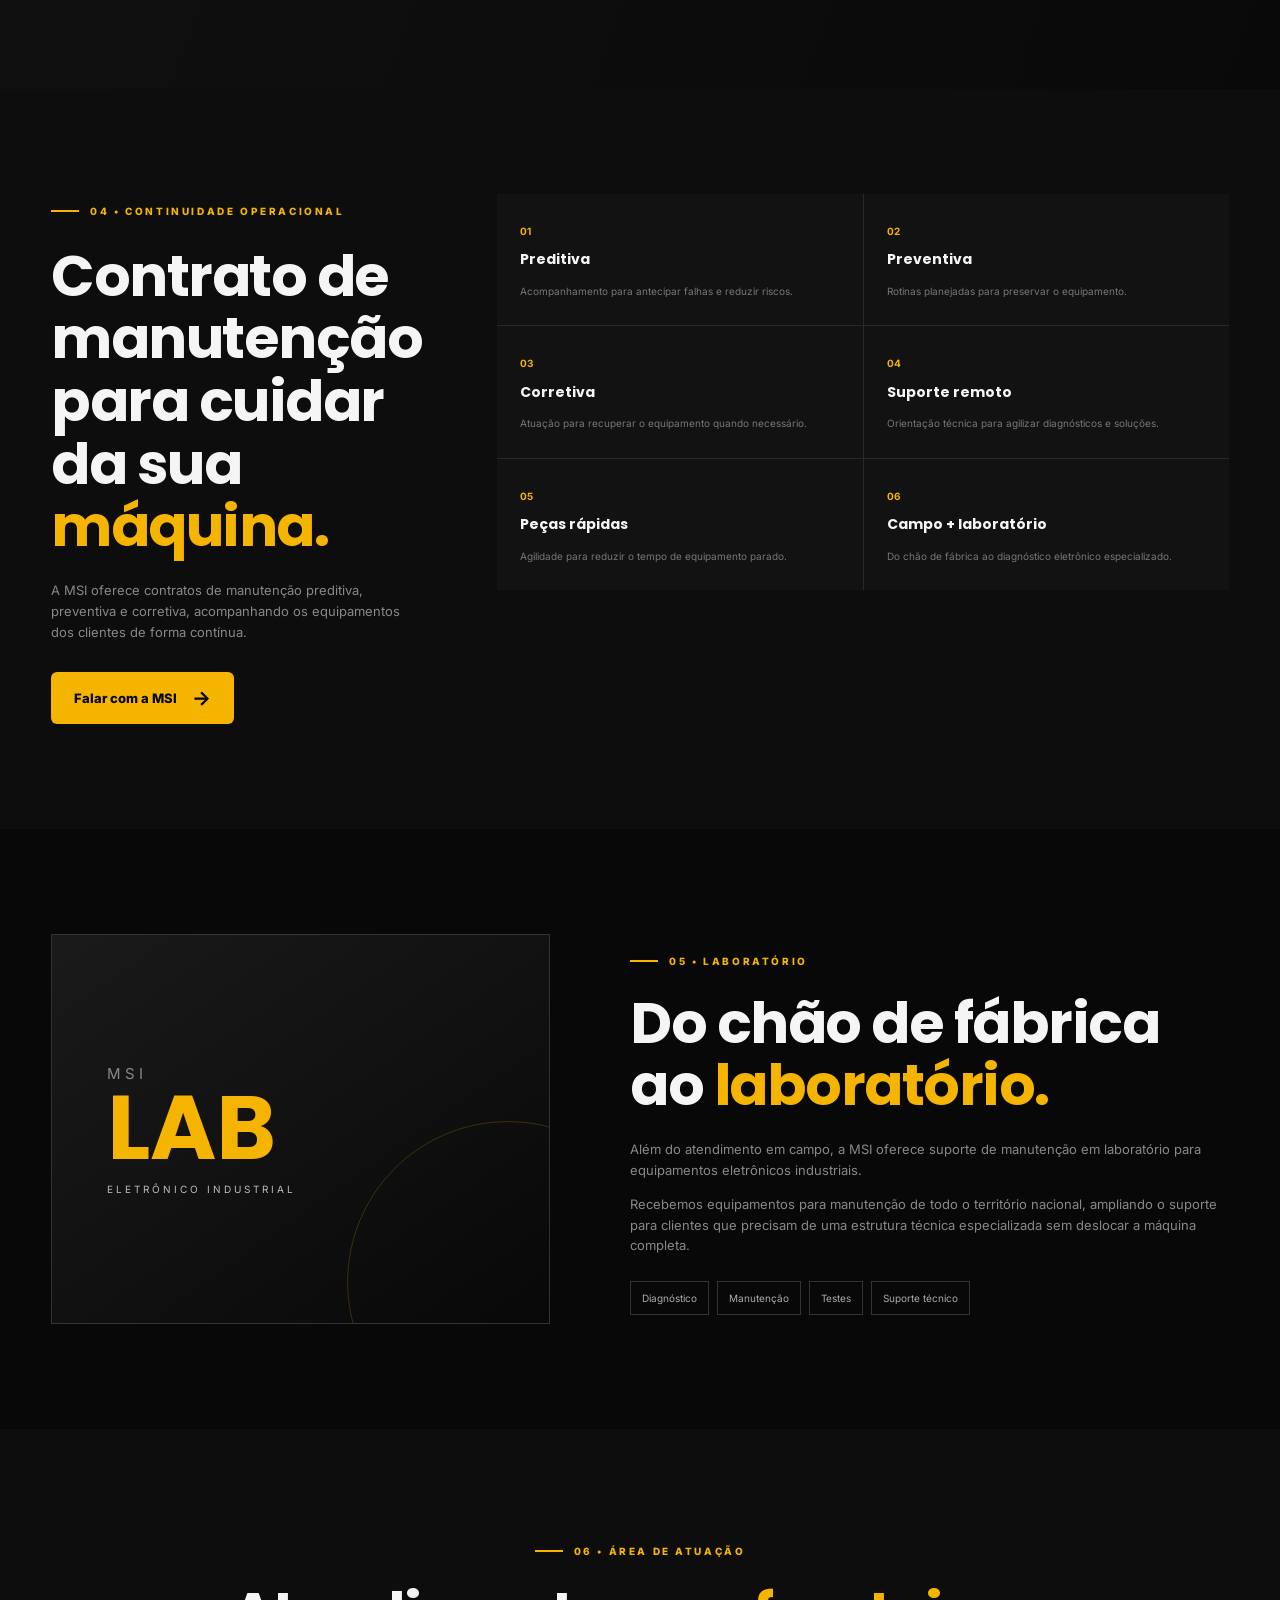
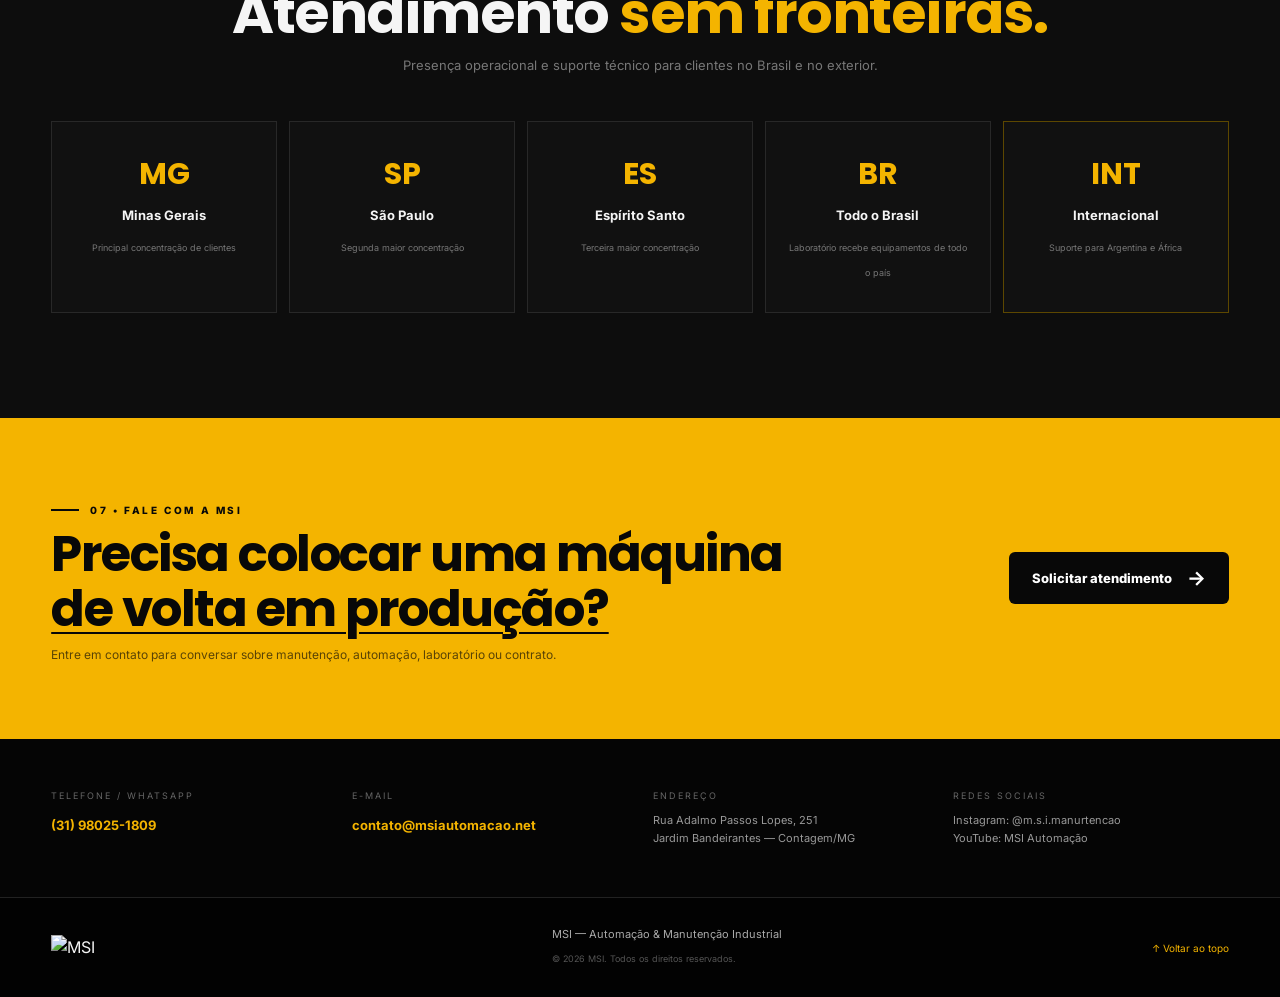
==== commit 433c64e7: "Add alt attributes to logo images Added alt attributes to logo images for accessibility." ====
--- a/public/index.html
+++ b/public/index.html
@@ -16,7 +16,7 @@
   <header class="header">
     <div class="container header-inner">
       <a href="#inicio" class="brand">
-        <img src="logo-msi.webp">
+        <img src="logo-msi.webp" alt="MSI Automação Manutenção Industrial">
       </a>
 
       <button class="menu-toggle" aria-label="Abrir menu" aria-expanded="false">☰</button>
@@ -241,7 +241,7 @@
 
   <footer>
     <div class="container footer-inner">
-      <img src="logo-msi.webp">
+      <img src="logo-msi.webp" alt="MSI">
       <div>
         <p>MSI — Automação & Manutenção Industrial</p>
         <small>© 2026 MSI. Todos os direitos reservados.</small>
